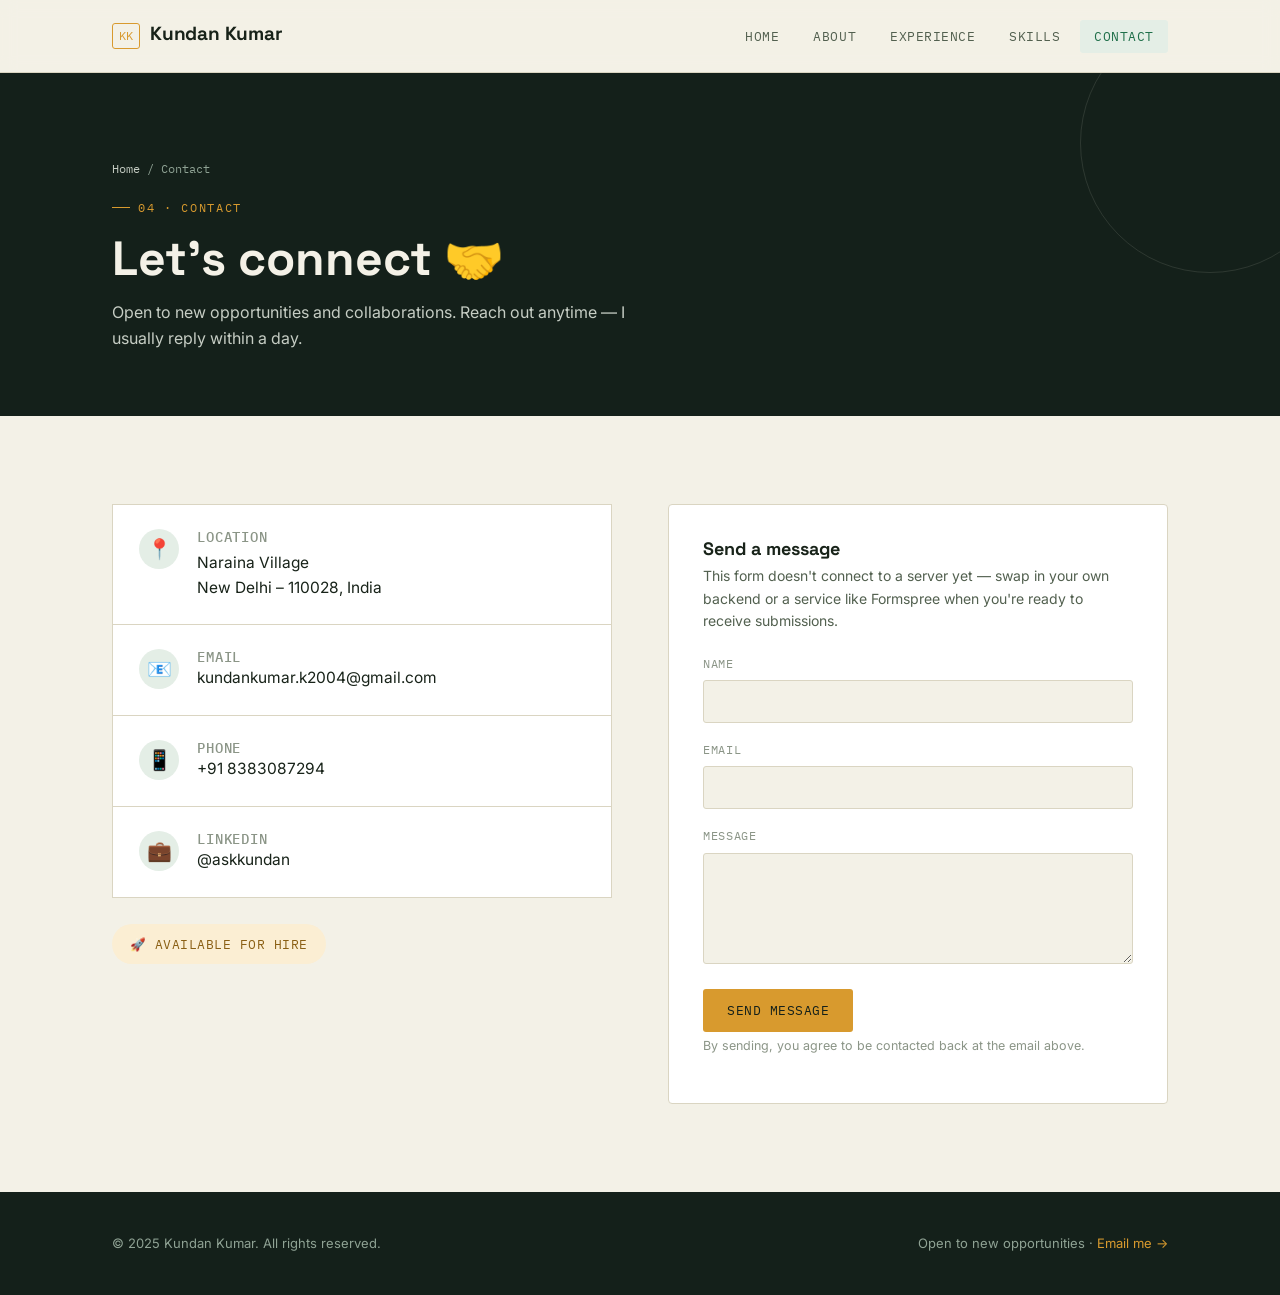
==== contact.html @ 164bb411 "Add files via upload" ====
<!DOCTYPE html>
<html lang="en">
<head>
    <meta charset="UTF-8">
    <meta name="viewport" content="width=device-width, initial-scale=1.0">
    <title>Contact — Kundan Kumar</title>
    <link rel="stylesheet" href="style.css">
</head>
<body>

    <nav class="navbar">
        <div class="wrap">
            <a href="index.html" class="logo-link">
                <span class="logo-mark">KK</span>
                <h1 class="logo">Kundan Kumar</h1>
            </a>
            <ul class="nav-links">
                <li><a href="index.html">Home</a></li>
                <li><a href="about.html">About</a></li>
                <li><a href="experience.html">Experience</a></li>
                <li><a href="skills.html">Skills</a></li>
                <li><a href="contact.html">Contact</a></li>
            </ul>
            <button class="nav-toggle" aria-label="Toggle menu"><span></span><span></span><span></span></button>
        </div>
    </nav>

    <header class="page-header">
        <div class="wrap">
            <p class="crumb"><a href="index.html">Home</a> / Contact</p>
            <span class="eyebrow">04 · Contact</span>
            <h1>Let's connect 🤝</h1>
            <p class="lede">Open to new opportunities and collaborations. Reach out anytime — I usually reply within a day.</p>
        </div>
    </header>

    <section class="block">
        <div class="wrap contact-layout">

            <div>
                <div class="contact-grid">
                    <div class="contact-item-main">
                        <span class="contact-icon-main">📍</span>
                        <div>
                            <h3>Location</h3>
                            <p>Naraina Village<br>New Delhi – 110028, India</p>
                        </div>
                    </div>
                    <div class="contact-item-main">
                        <span class="contact-icon-main">📧</span>
                        <div>
                            <h3>Email</h3>
                            <a href="mailto:kundankumar.k2004@gmail.com">kundankumar.k2004@gmail.com</a>
                        </div>
                    </div>
                    <div class="contact-item-main">
                        <span class="contact-icon-main">📱</span>
                        <div>
                            <h3>Phone</h3>
                            <a href="tel:+918383087294">+91 8383087294</a>
                        </div>
                    </div>
                    <div class="contact-item-main">
                        <span class="contact-icon-main">💼</span>
                        <div>
                            <h3>LinkedIn</h3>
                            <a href="https://www.linkedin.com/in/askkundan/" target="_blank" rel="noopener">@askkundan</a>
                        </div>
                    </div>
                </div>

                <div class="available-badge"><span>🚀</span> Available for Hire</div>
            </div>

            <div class="form-card">
                <h3>Send a message</h3>
                <p>This form doesn't connect to a server yet — swap in your own backend or a service like Formspree when you're ready to receive submissions.</p>
                <form id="contact-form">
                    <div class="field">
                        <label for="name">Name</label>
                        <input type="text" id="name" name="name" required>
                    </div>
                    <div class="field">
                        <label for="email">Email</label>
                        <input type="email" id="email" name="email" required>
                    </div>
                    <div class="field">
                        <label for="message">Message</label>
                        <textarea id="message" name="message" rows="5" required></textarea>
                    </div>
                    <button type="submit" class="btn btn-primary" style="border:none; cursor:pointer;">Send Message</button>
                    <p class="form-note">By sending, you agree to be contacted back at the email above.</p>
                </form>
            </div>

        </div>
    </section>

    <footer>
        <div class="wrap">
            <p>&copy; 2025 Kundan Kumar. All rights reserved.</p>
            <p>Open to new opportunities · <a href="mailto:kundankumar.k2004@gmail.com">Email me →</a></p>
        </div>
    </footer>

    <script src="script.js"></script>
</body>
</html>
---- style.css ----
/* ==========================================================================
   Kundan Kumar — Digital Marketer Portfolio
   Design direction: "Growth Ledger" — a media-planner's paper ledger meets
   a campaign dashboard. Warm paper surface, deep growth-green ink, mustard
   highlight for performance callouts, monospace figures for anything that
   looks like a metric (percentages, counts, dates).
   ========================================================================== */

@import url('https://fonts.googleapis.com/css2?family=Space+Grotesk:wght@500;600;700&family=Inter:wght@400;500;600;700&family=IBM+Plex+Mono:wght@500;600&display=swap');

:root{
  --bg:            #F3F1E7;
  --bg-soft:       #EAE7D8;
  --card:          #FFFFFF;
  --ink:           #182319;
  --ink-soft:      #52604F;
  --ink-faint:     #8B9587;
  --line:          #DAD5C2;
  --accent:        #1F6F4A;
  --accent-bright: #2F9463;
  --accent-wash:   #E4EEE6;
  --gold:          #D89A2E;
  --gold-wash:     #FBEED3;
  --ink-dark:      #14201A;
  --bg-dark:       #182319;

  --font-display: 'Space Grotesk', sans-serif;
  --font-body:    'Inter', sans-serif;
  --font-mono:    'IBM Plex Mono', monospace;

  --radius: 4px;
  --container: 1120px;
}

*, *::before, *::after{ box-sizing: border-box; }

html{ scroll-behavior: smooth; }

body{
  margin: 0;
  background: var(--bg);
  color: var(--ink);
  font-family: var(--font-body);
  font-size: 16px;
  line-height: 1.6;
  -webkit-font-smoothing: antialiased;
}

img{ max-width: 100%; display: block; }
a{ color: inherit; text-decoration: none; }
ul{ list-style: none; margin: 0; padding: 0; }
h1,h2,h3,h4{ font-family: var(--font-display); margin: 0; line-height: 1.15; }

.wrap{
  max-width: var(--container);
  margin: 0 auto;
  padding: 0 32px;
}

:focus-visible{
  outline: 2px solid var(--accent);
  outline-offset: 3px;
}

/* ---------- eyebrow / mono labels ---------- */
.eyebrow{
  font-family: var(--font-mono);
  font-size: 12px;
  letter-spacing: .14em;
  text-transform: uppercase;
  color: var(--accent);
  display: inline-flex;
  align-items: center;
  gap: 8px;
}
.eyebrow::before{
  content: "";
  width: 18px;
  height: 1px;
  background: var(--accent);
  display: inline-block;
}

/* ==========================================================================
   Navbar
   ========================================================================== */
.navbar{
  position: sticky;
  top: 0;
  z-index: 100;
  background: rgba(243,241,231,.92);
  backdrop-filter: blur(8px);
  border-bottom: 1px solid var(--line);
}
.navbar .wrap{
  display: flex;
  align-items: center;
  justify-content: space-between;
  height: 72px;
}
.logo-link{ display:flex; align-items:baseline; gap:10px; }
.logo-mark{
  font-family: var(--font-mono);
  font-size: 12px;
  color: var(--gold);
  border: 1px solid var(--gold);
  padding: 2px 6px;
  border-radius: 3px;
}
.logo{
  font-size: 19px;
  font-weight: 700;
  letter-spacing: -0.01em;
}
.nav-links{
  display: flex;
  gap: 6px;
  align-items: center;
}
.nav-links a{
  font-family: var(--font-mono);
  font-size: 13px;
  letter-spacing: .04em;
  text-transform: uppercase;
  padding: 8px 14px;
  border-radius: 3px;
  color: var(--ink-soft);
  transition: color .15s ease, background .15s ease;
}
.nav-links a:hover{ color: var(--ink); background: var(--bg-soft); }
.nav-links a.active{ color: var(--accent); background: var(--accent-wash); }

.nav-toggle{
  display: none;
  flex-direction: column;
  gap: 4px;
  background: none;
  border: 1px solid var(--line);
  border-radius: 3px;
  padding: 9px 10px;
  cursor: pointer;
}
.nav-toggle span{ width: 18px; height: 2px; background: var(--ink); display:block; }

/* ==========================================================================
   Page header (used on inner pages)
   ========================================================================== */
.page-header{
  background: var(--ink-dark);
  color: var(--bg);
  padding: 64px 0 48px;
  position: relative;
  overflow: hidden;
}
.page-header::after{
  content: "";
  position: absolute;
  right: -60px; top: -60px;
  width: 260px; height: 260px;
  border: 1px solid rgba(230,228,214,.12);
  border-radius: 50%;
}
.page-header .eyebrow{ color: var(--gold); }
.page-header .eyebrow::before{ background: var(--gold); }
.page-header h1{
  font-size: clamp(32px, 5vw, 48px);
  margin-top: 14px;
  color: #F4F1E7;
}
.page-header p.lede{
  margin-top: 14px;
  max-width: 560px;
  color: #C6CDC4;
  font-size: 16px;
}
.crumb{
  font-family: var(--font-mono);
  font-size: 12px;
  color: #8FA294;
  margin-top: 22px;
}
.crumb a{ color: #C6CDC4; }
.crumb a:hover{ color: var(--gold); }

/* ==========================================================================
   Hero (home page)
   ========================================================================== */
.hero{
  background: var(--ink-dark);
  color: var(--bg);
  padding: 84px 0 0;
  position: relative;
  overflow: hidden;
}
.hero .wrap{ position: relative; z-index: 2; padding-bottom: 70px; }
.hero-grid{
  position: absolute;
  inset: 0;
  background-image:
    linear-gradient(rgba(230,228,214,.05) 1px, transparent 1px),
    linear-gradient(90deg, rgba(230,228,214,.05) 1px, transparent 1px);
  background-size: 42px 42px;
  mask-image: linear-gradient(to bottom, black, transparent 80%);
}
.hero-header{ max-width: 720px; }
.hero-header h2{
  font-size: clamp(34px, 5.4vw, 56px);
  color: #F4F1E7;
  letter-spacing: -0.01em;
}
.hero-header .highlight{ color: var(--gold); }
.hero-tag{
  font-family: var(--font-mono);
  font-size: 12px;
  letter-spacing: .14em;
  text-transform: uppercase;
  color: var(--accent-bright);
  margin: 18px 0 0;
}
.hero-description{
  max-width: 560px;
  color: #C6CDC4;
  font-size: 16px;
  margin: 14px 0 0;
}
.hero-buttons{
  display: flex;
  gap: 14px;
  margin-top: 34px;
  flex-wrap: wrap;
}
.btn{
  font-family: var(--font-mono);
  font-size: 13px;
  letter-spacing: .04em;
  text-transform: uppercase;
  padding: 13px 24px;
  border-radius: 3px;
  border: 1px solid transparent;
  display: inline-flex;
  align-items: center;
  gap: 8px;
  transition: transform .15s ease, background .15s ease, border-color .15s ease, color .15s ease;
}
.btn-primary{ background: var(--gold); color: var(--ink-dark); }
.btn-primary:hover{ background: #E7AF4B; transform: translateY(-1px); }
.btn-secondary{ border-color: rgba(230,228,214,.35); color: #F4F1E7; }
.btn-secondary:hover{ border-color: var(--gold); color: var(--gold); }

/* stats strip */
.stats-inline{
  display: grid;
  grid-template-columns: repeat(4, 1fr);
  margin-top: 56px;
  border-top: 1px solid rgba(230,228,214,.15);
}
.stat{
  padding: 22px 4px 0;
  border-left: 1px solid rgba(230,228,214,.15);
}
.stat:first-child{ border-left: none; padding-left: 0; }
.stat h3{
  font-family: var(--font-mono);
  font-size: 30px;
  color: var(--gold);
  font-weight: 600;
}
.stat p{
  font-size: 11px;
  letter-spacing: .1em;
  color: #93A18F;
  margin: 6px 0 0;
}

/* ---------- ticker (signature element) ---------- */
.ticker{
  background: var(--gold);
  color: var(--ink-dark);
  overflow: hidden;
  white-space: nowrap;
  position: relative;
  border-top: 1px solid rgba(20,32,26,.15);
}
.ticker-track{
  display: inline-flex;
  animation: ticker-scroll 26s linear infinite;
  will-change: transform;
}
.ticker-track span{
  font-family: var(--font-mono);
  font-size: 13px;
  letter-spacing: .08em;
  text-transform: uppercase;
  padding: 12px 28px;
  border-right: 1px solid rgba(20,32,26,.2);
}
@keyframes ticker-scroll{
  from{ transform: translateX(0); }
  to{ transform: translateX(-50%); }
}
@media (prefers-reduced-motion: reduce){
  .ticker-track{ animation: none; }
}

/* ==========================================================================
   Section shell
   ========================================================================== */
section.block{ padding: 88px 0; }
section.block.alt{ background: var(--bg-soft); }
.block-head{ margin-bottom: 44px; max-width: 620px; }
.block-head h2{
  font-size: clamp(26px, 3.4vw, 36px);
  margin-top: 12px;
}
.block-head p{ color: var(--ink-soft); margin-top: 12px; font-size: 15.5px; }

/* ==========================================================================
   Home hub cards (link to sub-pages)
   ========================================================================== */
.hub-grid{
  display: grid;
  grid-template-columns: repeat(4, 1fr);
  gap: 1px;
  background: var(--line);
  border: 1px solid var(--line);
}
.hub-card{
  background: var(--card);
  padding: 32px 26px;
  display: flex;
  flex-direction: column;
  gap: 14px;
  transition: background .15s ease;
}
.hub-card:hover{ background: var(--accent-wash); }
.hub-card .num{
  font-family: var(--font-mono);
  font-size: 12px;
  color: var(--gold);
}
.hub-card h3{ font-size: 19px; }
.hub-card p{ color: var(--ink-soft); font-size: 14px; margin: 0; flex-grow: 1; }
.hub-card .go{
  font-family: var(--font-mono);
  font-size: 12px;
  text-transform: uppercase;
  letter-spacing: .06em;
  color: var(--accent);
  display: inline-flex;
  align-items: center;
  gap: 6px;
}
.hub-card:hover .go{ gap: 10px; }
.go .arrow{ transition: transform .15s ease; }

/* ==========================================================================
   About page
   ========================================================================== */
.about-layout{
  display: grid;
  grid-template-columns: 1.3fr 1fr;
  gap: 56px;
  align-items: start;
}
.about-copy p{ margin: 0 0 16px; color: var(--ink-soft); font-size: 16px; }
.about-copy p:last-child{ margin-bottom: 0; }
.pull-figure{
  border-left: 3px solid var(--gold);
  padding-left: 18px;
  margin: 28px 0;
}
.pull-figure .n{
  font-family: var(--font-mono);
  font-size: 28px;
  color: var(--accent);
  display: block;
}
.pull-figure .l{ font-size: 12px; color: var(--ink-faint); letter-spacing: .06em; text-transform: uppercase; }

.side-card{
  background: var(--card);
  border: 1px solid var(--line);
  border-radius: var(--radius);
  padding: 26px;
  margin-bottom: 20px;
}
.side-card h4{
  font-family: var(--font-mono);
  font-size: 12px;
  letter-spacing: .1em;
  text-transform: uppercase;
  color: var(--gold);
  margin-bottom: 16px;
}
.detail-row{
  display: flex;
  justify-content: space-between;
  gap: 12px;
  padding: 10px 0;
  border-top: 1px dashed var(--line);
  font-size: 14px;
}
.detail-row:first-of-type{ border-top: none; padding-top: 0; }
.detail-row .k{ color: var(--ink-faint); }
.detail-row .v{ font-weight: 600; text-align: right; }

.lang-bar-row{ margin-bottom: 14px; }
.lang-bar-row:last-child{ margin-bottom: 0; }
.lang-bar-row .lbl{
  display:flex; justify-content: space-between;
  font-size: 13px; margin-bottom: 6px;
}
.lang-bar-row .lbl .pct{ font-family: var(--font-mono); color: var(--accent); }
.lang-track{ height: 6px; background: var(--bg-soft); border-radius: 3px; overflow: hidden; }
.lang-fill{ height: 100%; background: var(--accent); border-radius: 3px; width: 0; transition: width 1.1s cubic-bezier(.2,.8,.2,1); }

/* ==========================================================================
   Experience page — ledger timeline
   ========================================================================== */
.timeline{ position: relative; }
.timeline::before{
  content: "";
  position: absolute;
  left: 130px;
  top: 8px; bottom: 8px;
  width: 1px;
  background: var(--line);
}
.tl-item{
  display: grid;
  grid-template-columns: 110px 1fr;
  gap: 32px;
  margin-bottom: 48px;
  position: relative;
}
.tl-item:last-child{ margin-bottom: 0; }
.tl-date{
  font-family: var(--font-mono);
  font-size: 12.5px;
  color: var(--ink-faint);
  padding-top: 4px;
  text-align: right;
}
.tl-dot{
  position: absolute;
  left: 126px;
  top: 8px;
  width: 9px; height: 9px;
  border-radius: 50%;
  background: var(--gold);
  border: 2px solid var(--bg);
  box-shadow: 0 0 0 1px var(--gold);
}
.tl-card{
  background: var(--card);
  border: 1px solid var(--line);
  border-radius: var(--radius);
  padding: 28px 30px;
}
.tl-card h3{ font-size: 20px; }
.tl-card .company-name{
  font-family: var(--font-mono);
  font-size: 13px;
  color: var(--accent);
  margin: 4px 0 0;
}
.badge-row{ display:flex; flex-wrap: wrap; gap: 8px; margin: 16px 0; }
.badge{
  font-family: var(--font-mono);
  font-size: 11px;
  letter-spacing: .04em;
  text-transform: uppercase;
  padding: 5px 10px;
  border-radius: 3px;
  background: var(--accent-wash);
  color: var(--accent);
}
.tl-card ul{ margin-top: 14px; }
.tl-card li{
  position: relative;
  padding-left: 20px;
  color: var(--ink-soft);
  font-size: 14.5px;
  margin-bottom: 10px;
}
.tl-card li::before{
  content: "→";
  position: absolute; left: 0; top: 0;
  color: var(--gold);
  font-family: var(--font-mono);
}
.tl-card li:last-child{ margin-bottom: 0; }

/* brand + website grids (experience page) */
.grid-4{ display: grid; grid-template-columns: repeat(3, 1fr); gap: 18px; }
.tile{
  background: var(--card);
  border: 1px solid var(--line);
  border-radius: var(--radius);
  padding: 22px;
  transition: border-color .15s ease, transform .15s ease;
}
.tile:hover{ border-color: var(--accent); transform: translateY(-2px); }
.tile h3{ font-size: 16px; margin-bottom: 6px; }
.tile p{ margin: 0; color: var(--ink-soft); font-size: 13.5px; }
.tile .tag{
  display: inline-block;
  margin-top: 10px;
  font-family: var(--font-mono);
  font-size: 11px;
  color: var(--gold);
  letter-spacing: .04em;
}

/* ==========================================================================
   Skills page — the showcase
   ========================================================================== */
.skills-hero{
  display: grid;
  grid-template-columns: 1fr 1fr;
  gap: 60px;
  align-items: center;
  margin-bottom: 8px;
}
.dial-wrap{
  display: grid;
  grid-template-columns: repeat(3, 1fr);
  gap: 22px;
}
.dial{ text-align: center; }
.dial svg{ width: 100%; height: auto; }
.dial-ring-bg{ fill: none; stroke: var(--bg-soft); stroke-width: 8; }
.dial-ring{
  fill: none;
  stroke: var(--accent);
  stroke-width: 8;
  stroke-linecap: round;
  stroke-dasharray: 251.2;
  stroke-dashoffset: 251.2;
  transform: rotate(-90deg);
  transform-origin: 50% 50%;
  transition: stroke-dashoffset 1.3s cubic-bezier(.2,.8,.2,1);
}
.dial-pct{
  font-family: var(--font-mono);
  font-size: 20px;
  font-weight: 600;
  fill: var(--ink);
}
.dial-label{
  margin-top: 10px;
  font-size: 12.5px;
  color: var(--ink-soft);
  font-weight: 600;
}

.metric-list{ margin-top: 12px; }
.metric-row{
  padding: 18px 0;
  border-top: 1px dashed var(--line);
}
.metric-row:first-child{ border-top: none; }
.metric-top{
  display: flex;
  justify-content: space-between;
  align-items: baseline;
  margin-bottom: 8px;
}
.metric-top .name{ font-weight: 600; font-size: 15px; }
.metric-top .val{ font-family: var(--font-mono); color: var(--accent); font-size: 14px; }
.meter{ height: 8px; background: var(--bg-soft); border-radius: 4px; overflow: hidden; }
.meter-fill{
  height: 100%;
  border-radius: 4px;
  background: linear-gradient(90deg, var(--accent), var(--accent-bright));
  width: 0;
  transition: width 1.2s cubic-bezier(.2,.8,.2,1);
}

.tools-marquee-wrap{
  margin-top: 90px;
  border-top: 1px solid var(--line);
  border-bottom: 1px solid var(--line);
  padding: 40px 0;
}
.tools-grid{
  display: grid;
  grid-template-columns: repeat(4, 1fr);
  gap: 14px;
}
.tool-chip{
  background: var(--card);
  border: 1px solid var(--line);
  border-radius: var(--radius);
  padding: 16px;
  text-align: center;
  font-family: var(--font-mono);
  font-size: 13px;
  letter-spacing: .02em;
  transition: border-color .15s ease, color .15s ease;
}
.tool-chip:hover{ border-color: var(--gold); color: var(--gold); }

.cert-strip{
  margin-top: 90px;
  background: var(--ink-dark);
  border-radius: var(--radius);
  padding: 40px;
  display: grid;
  grid-template-columns: auto 1fr;
  gap: 26px;
  align-items: center;
  color: var(--bg);
}
.cert-icn{
  width: 58px; height: 58px;
  border: 1px solid rgba(230,228,214,.3);
  border-radius: 50%;
  display: flex; align-items: center; justify-content: center;
  font-size: 24px;
}
.cert-strip h3{ font-size: 18px; color: #F4F1E7; }
.cert-strip .org{ font-family: var(--font-mono); font-size: 13px; color: var(--gold); margin: 6px 0 14px; }
.cert-tags{ display: flex; flex-wrap: wrap; gap: 8px; }
.cert-tags span{
  font-family: var(--font-mono);
  font-size: 11px;
  padding: 5px 10px;
  border: 1px solid rgba(230,228,214,.25);
  border-radius: 3px;
  color: #C6CDC4;
}

/* ==========================================================================
   Contact page
   ========================================================================== */
.contact-layout{
  display: grid;
  grid-template-columns: 1fr 1fr;
  gap: 56px;
}
.contact-grid{
  display: grid;
  grid-template-columns: 1fr;
  gap: 1px;
  background: var(--line);
  border: 1px solid var(--line);
}
.contact-item-main{
  background: var(--card);
  padding: 24px 26px;
  display: flex;
  gap: 18px;
  align-items: flex-start;
}
.contact-icon-main{
  font-size: 20px;
  width: 40px; height: 40px;
  border-radius: 50%;
  background: var(--accent-wash);
  display: flex; align-items: center; justify-content: center;
  flex-shrink: 0;
}
.contact-item-main h3{ font-size: 14px; text-transform: uppercase; letter-spacing: .06em; color: var(--ink-faint); font-family: var(--font-mono); font-weight: 500; }
.contact-item-main a, .contact-item-main p{ margin: 6px 0 0; font-size: 15.5px; }
.contact-item-main a:hover{ color: var(--accent); }

.available-badge{
  display: inline-flex;
  align-items: center;
  gap: 8px;
  margin-top: 26px;
  background: var(--gold-wash);
  color: #8A5F14;
  padding: 10px 18px;
  border-radius: 30px;
  font-family: var(--font-mono);
  font-size: 12.5px;
  letter-spacing: .04em;
  text-transform: uppercase;
}

.form-card{
  background: var(--card);
  border: 1px solid var(--line);
  border-radius: var(--radius);
  padding: 34px;
}
.form-card h3{ font-size: 18px; margin-bottom: 6px; }
.form-card > p{ color: var(--ink-soft); font-size: 14px; margin: 0 0 22px; }
.field{ margin-bottom: 18px; }
.field label{
  display: block;
  font-family: var(--font-mono);
  font-size: 11.5px;
  text-transform: uppercase;
  letter-spacing: .06em;
  color: var(--ink-faint);
  margin-bottom: 7px;
}
.field input, .field textarea{
  width: 100%;
  border: 1px solid var(--line);
  border-radius: 3px;
  padding: 12px 14px;
  font-family: var(--font-body);
  font-size: 14.5px;
  background: var(--bg);
  color: var(--ink);
  resize: vertical;
}
.field input:focus, .field textarea:focus{
  outline: none;
  border-color: var(--accent);
  background: #fff;
}
.form-note{
  font-size: 12.5px;
  color: var(--ink-faint);
  margin-top: 4px;
}

/* ==========================================================================
   Footer
   ========================================================================== */
footer{
  background: var(--ink-dark);
  color: #8FA294;
  padding: 28px 0;
  text-align: center;
  font-size: 13px;
}
footer .wrap{ display:flex; justify-content: space-between; align-items:center; flex-wrap: wrap; gap: 10px;}
footer a{ color: var(--gold); }

/* ==========================================================================
   Responsive
   ========================================================================== */
@media (max-width: 860px){
  .about-layout, .contact-layout, .skills-hero{ grid-template-columns: 1fr; }
  .hub-grid{ grid-template-columns: repeat(2, 1fr); }
  .grid-4{ grid-template-columns: repeat(2, 1fr); }
  .tools-grid{ grid-template-columns: repeat(2, 1fr); }
  .stats-inline{ grid-template-columns: repeat(2, 1fr); row-gap: 20px; }
  .stat:nth-child(3){ border-left: none; }
  .timeline::before{ left: 8px; }
  .tl-item{ grid-template-columns: 1fr; }
  .tl-date{ text-align: left; }
  .tl-dot{ left: 4px; }
}

@media (max-width: 600px){
  .wrap{ padding: 0 20px; }
  .nav-links{
    position: absolute;
    top: 72px; left: 0; right: 0;
    background: var(--bg);
    border-bottom: 1px solid var(--line);
    flex-direction: column;
    align-items: stretch;
    padding: 10px 20px 18px;
    display: none;
    gap: 2px;
  }
  .nav-links.open{ display: flex; }
  .nav-toggle{ display: flex; }
  .hub-grid{ grid-template-columns: 1fr; }
  .grid-4{ grid-template-columns: 1fr; }
  .tools-grid{ grid-template-columns: repeat(2, 1fr); }
  .cert-strip{ grid-template-columns: 1fr; text-align: center; justify-items: center; }
  .dial-wrap{ grid-template-columns: 1fr 1fr 1fr; gap: 12px; }
}
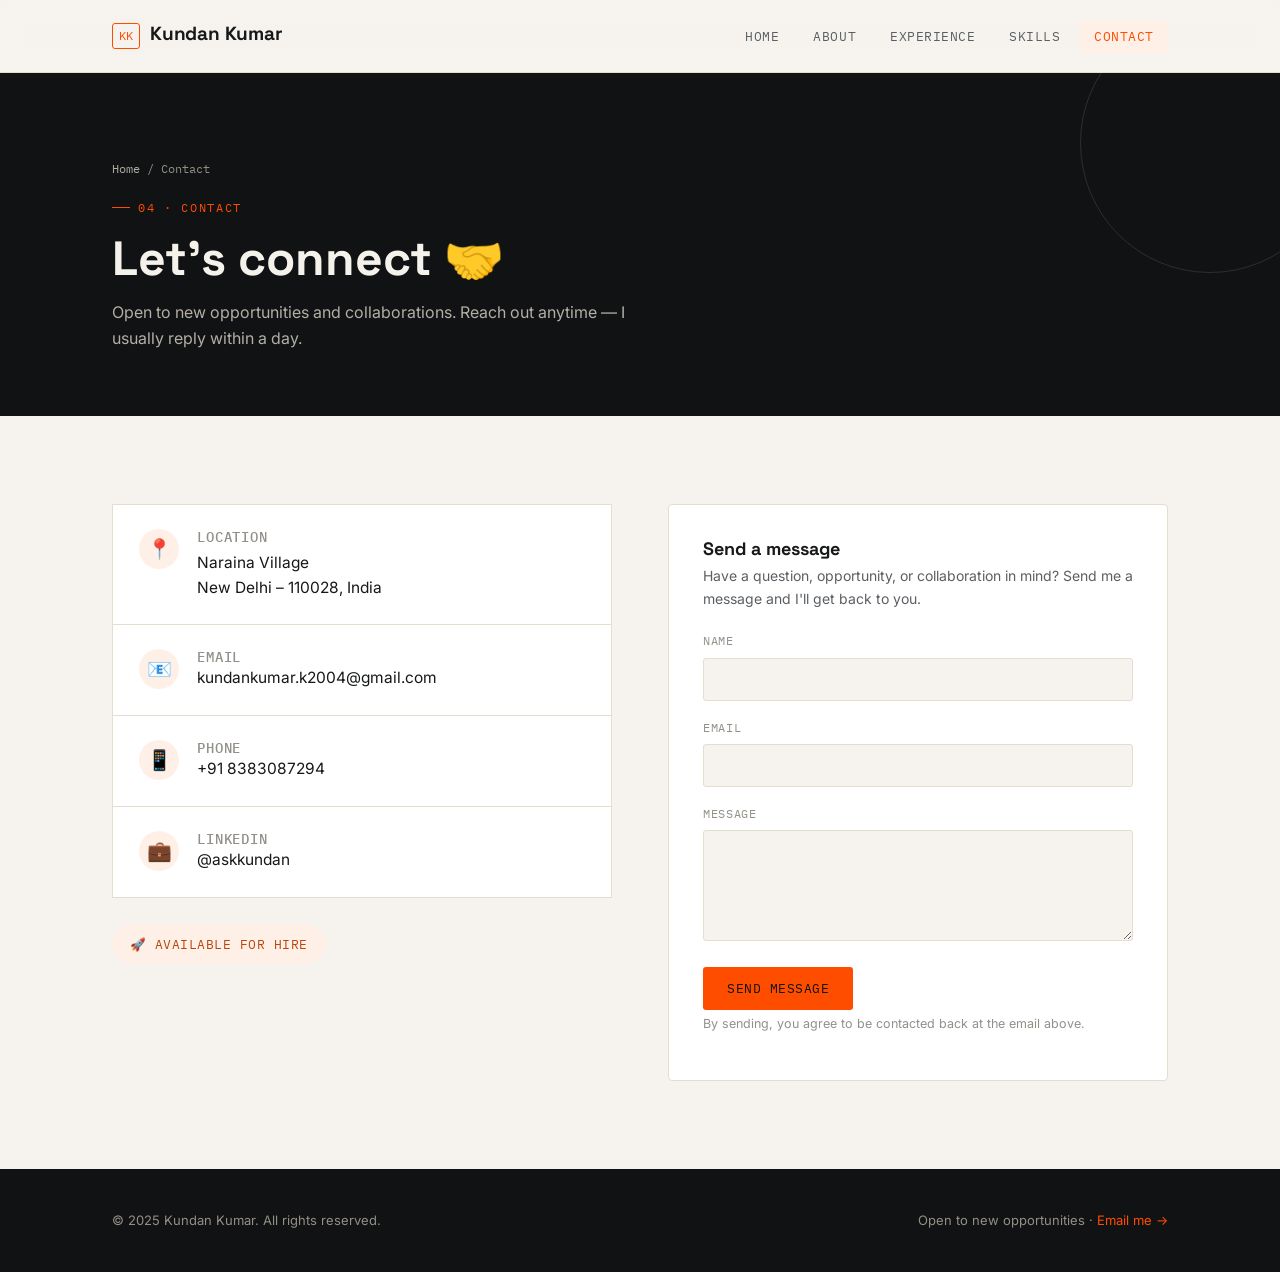
==== commit 85bd5193: "Update contact.html" ====
--- a/contact.html
+++ b/contact.html
@@ -21,7 +21,9 @@
                 <li><a href="skills.html">Skills</a></li>
                 <li><a href="contact.html">Contact</a></li>
             </ul>
-            <button class="nav-toggle" aria-label="Toggle menu"><span></span><span></span><span></span></button>
+            <button class="nav-toggle" aria-label="Toggle menu">
+                <span></span><span></span><span></span>
+            </button>
         </div>
     </nav>
 
@@ -39,6 +41,7 @@
 
             <div>
                 <div class="contact-grid">
+
                     <div class="contact-item-main">
                         <span class="contact-icon-main">📍</span>
                         <div>
@@ -46,13 +49,17 @@
                             <p>Naraina Village<br>New Delhi – 110028, India</p>
                         </div>
                     </div>
+
                     <div class="contact-item-main">
                         <span class="contact-icon-main">📧</span>
                         <div>
                             <h3>Email</h3>
-                            <a href="mailto:kundankumar.k2004@gmail.com">kundankumar.k2004@gmail.com</a>
+                            <a href="mailto:kundankumar.k2004@gmail.com">
+                                kundankumar.k2004@gmail.com
+                            </a>
                         </div>
                     </div>
+
                     <div class="contact-item-main">
                         <span class="contact-icon-main">📱</span>
                         <div>
@@ -60,36 +67,54 @@
                             <a href="tel:+918383087294">+91 8383087294</a>
                         </div>
                     </div>
+
                     <div class="contact-item-main">
                         <span class="contact-icon-main">💼</span>
                         <div>
                             <h3>LinkedIn</h3>
-                            <a href="https://www.linkedin.com/in/askkundan/" target="_blank" rel="noopener">@askkundan</a>
+                            <a href="https://www.linkedin.com/in/askkundan/" target="_blank" rel="noopener">
+                                @askkundan
+                            </a>
                         </div>
                     </div>
+
                 </div>
 
-                <div class="available-badge"><span>🚀</span> Available for Hire</div>
+                <div class="available-badge">
+                    <span>🚀</span> Available for Hire
+                </div>
             </div>
 
             <div class="form-card">
                 <h3>Send a message</h3>
-                <p>This form doesn't connect to a server yet — swap in your own backend or a service like Formspree when you're ready to receive submissions.</p>
-                <form id="contact-form">
+
+                <p>Have a question, opportunity, or collaboration in mind? Send me a message and I'll get back to you.</p>
+
+                <form action="https://formspree.io/f/xppayvrb" method="POST" id="contact-form">
+
                     <div class="field">
                         <label for="name">Name</label>
                         <input type="text" id="name" name="name" required>
                     </div>
+
                     <div class="field">
                         <label for="email">Email</label>
                         <input type="email" id="email" name="email" required>
                     </div>
+
                     <div class="field">
                         <label for="message">Message</label>
                         <textarea id="message" name="message" rows="5" required></textarea>
                     </div>
-                    <button type="submit" class="btn btn-primary" style="border:none; cursor:pointer;">Send Message</button>
-                    <p class="form-note">By sending, you agree to be contacted back at the email above.</p>
+
+                    <button type="submit" class="btn btn-primary" style="border:none; cursor:pointer;">
+                        Send Message
+                    </button>
+
+                    <p class="form-note">
+                        By sending, you agree to be contacted back at the email above.
+                    </p>
+
                 </form>
             </div>
 
@@ -99,7 +124,10 @@
     <footer>
         <div class="wrap">
             <p>&copy; 2025 Kundan Kumar. All rights reserved.</p>
-            <p>Open to new opportunities · <a href="mailto:kundankumar.k2004@gmail.com">Email me →</a></p>
+            <p>
+                Open to new opportunities ·
+                <a href="mailto:kundankumar.k2004@gmail.com">Email me →</a>
+            </p>
         </div>
     </footer>
 
--- a/style.css
+++ b/style.css
@@ -9,20 +9,20 @@
 @import url('https://fonts.googleapis.com/css2?family=Space+Grotesk:wght@500;600;700&family=Inter:wght@400;500;600;700&family=IBM+Plex+Mono:wght@500;600&display=swap');
 
 :root{
-  --bg:            #F3F1E7;
-  --bg-soft:       #EAE7D8;
+  --bg:            #F6F3EE;
+  --bg-soft:       #EFEAE0;
   --card:          #FFFFFF;
-  --ink:           #182319;
-  --ink-soft:      #52604F;
-  --ink-faint:     #8B9587;
-  --line:          #DAD5C2;
-  --accent:        #1F6F4A;
-  --accent-bright: #2F9463;
-  --accent-wash:   #E4EEE6;
-  --gold:          #D89A2E;
-  --gold-wash:     #FBEED3;
-  --ink-dark:      #14201A;
-  --bg-dark:       #182319;
+  --ink:           #16181A;
+  --ink-soft:      #5B5F63;
+  --ink-faint:     #93908A;
+  --line:          #E3DECF;
+  --accent:        #FF4D00;
+  --accent-bright: #FF6B35;
+  --accent-wash:   #FFF0E7;
+  --gold:          #FF4D00;
+  --gold-wash:     #FFF0E7;
+  --ink-dark:      #111214;
+  --bg-dark:       #111214;
 
   --font-display: 'Space Grotesk', sans-serif;
   --font-body:    'Inter', sans-serif;
@@ -88,7 +88,7 @@
   position: sticky;
   top: 0;
   z-index: 100;
-  background: rgba(243,241,231,.92);
+  background: rgba(246,243,238,.92);
   backdrop-filter: blur(8px);
   border-bottom: 1px solid var(--line);
 }
@@ -157,7 +157,7 @@
   position: absolute;
   right: -60px; top: -60px;
   width: 260px; height: 260px;
-  border: 1px solid rgba(230,228,214,.12);
+  border: 1px solid rgba(245,242,236,.12);
   border-radius: 50%;
 }
 .page-header .eyebrow{ color: var(--gold); }
@@ -165,21 +165,21 @@
 .page-header h1{
   font-size: clamp(32px, 5vw, 48px);
   margin-top: 14px;
-  color: #F4F1E7;
+  color: #F5F2EC;
 }
 .page-header p.lede{
   margin-top: 14px;
   max-width: 560px;
-  color: #C6CDC4;
+  color: #B3AFA6;
   font-size: 16px;
 }
 .crumb{
   font-family: var(--font-mono);
   font-size: 12px;
-  color: #8FA294;
+  color: #948F85;
   margin-top: 22px;
 }
-.crumb a{ color: #C6CDC4; }
+.crumb a{ color: #B3AFA6; }
 .crumb a:hover{ color: var(--gold); }
 
 /* ==========================================================================
@@ -197,15 +197,15 @@
   position: absolute;
   inset: 0;
   background-image:
-    linear-gradient(rgba(230,228,214,.05) 1px, transparent 1px),
-    linear-gradient(90deg, rgba(230,228,214,.05) 1px, transparent 1px);
+    linear-gradient(rgba(245,242,236,.05) 1px, transparent 1px),
+    linear-gradient(90deg, rgba(245,242,236,.05) 1px, transparent 1px);
   background-size: 42px 42px;
   mask-image: linear-gradient(to bottom, black, transparent 80%);
 }
 .hero-header{ max-width: 720px; }
 .hero-header h2{
   font-size: clamp(34px, 5.4vw, 56px);
-  color: #F4F1E7;
+  color: #F5F2EC;
   letter-spacing: -0.01em;
 }
 .hero-header .highlight{ color: var(--gold); }
@@ -219,7 +219,7 @@
 }
 .hero-description{
   max-width: 560px;
-  color: #C6CDC4;
+  color: #B3AFA6;
   font-size: 16px;
   margin: 14px 0 0;
 }
@@ -243,8 +243,8 @@
   transition: transform .15s ease, background .15s ease, border-color .15s ease, color .15s ease;
 }
 .btn-primary{ background: var(--gold); color: var(--ink-dark); }
-.btn-primary:hover{ background: #E7AF4B; transform: translateY(-1px); }
-.btn-secondary{ border-color: rgba(230,228,214,.35); color: #F4F1E7; }
+.btn-primary:hover{ background: #FF6B35; transform: translateY(-1px); }
+.btn-secondary{ border-color: rgba(245,242,236,.35); color: #F5F2EC; }
 .btn-secondary:hover{ border-color: var(--gold); color: var(--gold); }
 
 /* stats strip */
@@ -252,11 +252,11 @@
   display: grid;
   grid-template-columns: repeat(4, 1fr);
   margin-top: 56px;
-  border-top: 1px solid rgba(230,228,214,.15);
+  border-top: 1px solid rgba(245,242,236,.15);
 }
 .stat{
   padding: 22px 4px 0;
-  border-left: 1px solid rgba(230,228,214,.15);
+  border-left: 1px solid rgba(245,242,236,.15);
 }
 .stat:first-child{ border-left: none; padding-left: 0; }
 .stat h3{
@@ -268,7 +268,7 @@
 .stat p{
   font-size: 11px;
   letter-spacing: .1em;
-  color: #93A18F;
+  color: #9A968D;
   margin: 6px 0 0;
 }
 
@@ -279,7 +279,7 @@
   overflow: hidden;
   white-space: nowrap;
   position: relative;
-  border-top: 1px solid rgba(20,32,26,.15);
+  border-top: 1px solid rgba(17,18,20,.15);
 }
 .ticker-track{
   display: inline-flex;
@@ -292,7 +292,7 @@
   letter-spacing: .08em;
   text-transform: uppercase;
   padding: 12px 28px;
-  border-right: 1px solid rgba(20,32,26,.2);
+  border-right: 1px solid rgba(17,18,20,.2);
 }
 @keyframes ticker-scroll{
   from{ transform: translateX(0); }
@@ -614,21 +614,21 @@
 }
 .cert-icn{
   width: 58px; height: 58px;
-  border: 1px solid rgba(230,228,214,.3);
+  border: 1px solid rgba(245,242,236,.3);
   border-radius: 50%;
   display: flex; align-items: center; justify-content: center;
   font-size: 24px;
 }
-.cert-strip h3{ font-size: 18px; color: #F4F1E7; }
+.cert-strip h3{ font-size: 18px; color: #F5F2EC; }
 .cert-strip .org{ font-family: var(--font-mono); font-size: 13px; color: var(--gold); margin: 6px 0 14px; }
 .cert-tags{ display: flex; flex-wrap: wrap; gap: 8px; }
 .cert-tags span{
   font-family: var(--font-mono);
   font-size: 11px;
   padding: 5px 10px;
-  border: 1px solid rgba(230,228,214,.25);
+  border: 1px solid rgba(245,242,236,.25);
   border-radius: 3px;
-  color: #C6CDC4;
+  color: #B3AFA6;
 }
 
 /* ==========================================================================
@@ -671,7 +671,7 @@
   gap: 8px;
   margin-top: 26px;
   background: var(--gold-wash);
-  color: #8A5F14;
+  color: #B8460D;
   padding: 10px 18px;
   border-radius: 30px;
   font-family: var(--font-mono);
@@ -725,7 +725,7 @@
    ========================================================================== */
 footer{
   background: var(--ink-dark);
-  color: #8FA294;
+  color: #948F85;
   padding: 28px 0;
   text-align: center;
   font-size: 13px;
